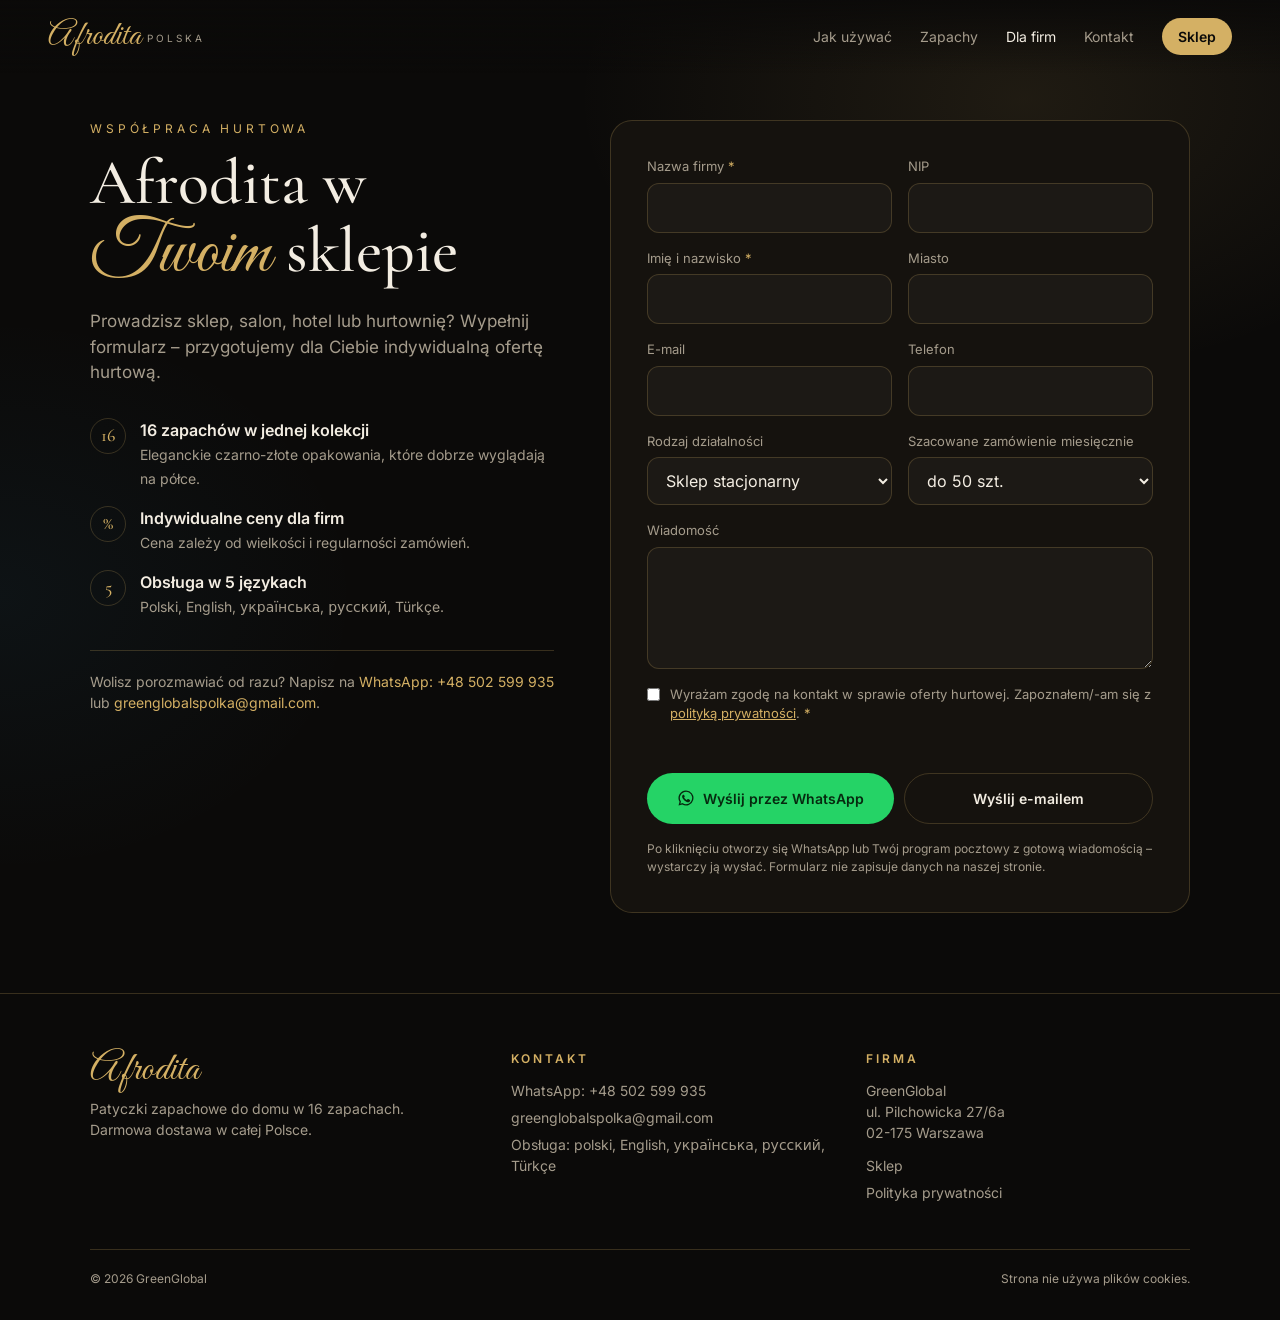
==== hurt.html @ 24e64979 "Retail shop (25 zł, free delivery), WhatsApp/e-mail ordering, wholesale form page, privacy policy, f" ====
<!doctype html>
<html lang="pl">
<head>
<meta charset="utf-8">
<meta name="viewport" content="width=device-width, initial-scale=1">
<title>Współpraca hurtowa – Afrodita Polska</title>
<meta name="description" content="Patyczki zapachowe Afrodita dla sklepów, salonów, hoteli i hurtowni. Wypełnij formularz – przygotujemy indywidualną ofertę hurtową.">
<link rel="stylesheet" href="assets/site.css">
<style>
  main{padding:120px clamp(16px,4vw,48px) 80px;position:relative}
  main::before{content:"";position:absolute;inset:0;z-index:-1;
    background:radial-gradient(50% 40% at 80% 10%, rgba(212,176,100,.10), transparent 70%),
               radial-gradient(40% 40% at 0% 60%, rgba(58,160,216,.06), transparent 70%), var(--bg)}
  .layout{display:grid;grid-template-columns:1fr 1.25fr;gap:56px;align-items:start}
  .layout > *,.row > *{min-width:0}
  .field input,.field select,.field textarea{width:100%}
  h1{font-family:"Cormorant Garamond",serif;font-weight:500;font-size:clamp(40px,5vw,64px);line-height:1.04;margin:12px 0 16px}
  h1 em{font-family:"Great Vibes",cursive;font-style:normal;color:var(--gold);font-weight:400;font-size:1.15em}
  .lead{color:var(--muted);font-size:17px;max-width:460px}
  .perks{list-style:none;margin:32px 0;display:grid;gap:16px}
  .perks li{display:flex;gap:14px;align-items:flex-start}
  .perks i{flex:none;width:36px;height:36px;border-radius:50%;border:1px solid var(--line);display:grid;place-items:center;color:var(--gold);font-style:normal;font-family:"Cormorant Garamond",serif;font-size:18px}
  .perks b{display:block;font-weight:600}
  .perks span{font-size:14px;color:var(--muted)}
  .direct{border-top:1px solid var(--line);padding-top:20px;font-size:14px;color:var(--muted)}
  .direct a{color:var(--gold)}

  form{background:var(--bg2);border:1px solid var(--line);border-radius:22px;padding:clamp(20px,3vw,36px);display:grid;gap:16px}
  .row{display:grid;grid-template-columns:1fr 1fr;gap:16px}
  .req{color:var(--gold)}
  .actions{display:flex;gap:10px;flex-wrap:wrap;margin-top:4px}
  .actions .btn{flex:1;min-width:200px}
  .hint{font-size:12px;color:var(--muted)}
  .error{font-size:13px;color:#ff8a7a;min-height:1em}
  .field input:invalid:not(:placeholder-shown){border-color:#a5483d}

  @media (max-width:900px){.layout{grid-template-columns:1fr;gap:36px}.row{grid-template-columns:1fr}}
</style>
</head>
<body>

<header>
  <a href="index.html" class="logo">Afrodita<small>POLSKA</small></a>
  <nav>
    <a href="index.html#story">Jak używać</a>
    <a href="index.html#sklep">Zapachy</a>
    <a href="hurt.html" style="color:var(--ink)">Dla firm</a>
    <a href="#kontakt">Kontakt</a>
    <a href="index.html#sklep" class="nav-cta">Sklep</a>
  </nav>
</header>

<main>
  <div class="wrap layout">
    <div>
      <div class="eyebrow">Współpraca hurtowa</div>
      <h1>Afrodita w <em>Twoim</em> sklepie</h1>
      <p class="lead">Prowadzisz sklep, salon, hotel lub hurtownię? Wypełnij formularz – przygotujemy dla Ciebie indywidualną ofertę hurtową.</p>
      <ul class="perks">
        <li><i>16</i><div><b>16 zapachów w jednej kolekcji</b><span>Eleganckie czarno-złote opakowania, które dobrze wyglądają na półce.</span></div></li>
        <li><i>%</i><div><b>Indywidualne ceny dla firm</b><span>Cena zależy od wielkości i regularności zamówień.</span></div></li>
        <li><i>5</i><div><b>Obsługa w 5 językach</b><span>Polski, English, українська, русский, Türkçe.</span></div></li>
      </ul>
      <div class="direct">Wolisz porozmawiać od razu? Napisz na <a href="https://wa.me/48502599935" target="_blank" rel="noopener">WhatsApp: +48 502 599 935</a> lub <a href="mailto:greenglobalspolka@gmail.com">greenglobalspolka@gmail.com</a>.</div>
    </div>

    <form id="form" novalidate>
      <div class="row">
        <div class="field"><label for="company">Nazwa firmy <span class="req">*</span></label><input id="company" name="company" required placeholder=" " autocomplete="organization"></div>
        <div class="field"><label for="nip">NIP</label><input id="nip" name="nip" inputmode="numeric" placeholder=" " pattern="[0-9 -]{10,13}"></div>
      </div>
      <div class="row">
        <div class="field"><label for="person">Imię i nazwisko <span class="req">*</span></label><input id="person" name="person" required placeholder=" " autocomplete="name"></div>
        <div class="field"><label for="city">Miasto</label><input id="city" name="city" placeholder=" " autocomplete="address-level2"></div>
      </div>
      <div class="row">
        <div class="field"><label for="email">E-mail</label><input id="email" name="email" type="email" placeholder=" " autocomplete="email"></div>
        <div class="field"><label for="phone">Telefon</label><input id="phone" name="phone" type="tel" placeholder=" " autocomplete="tel"></div>
      </div>
      <div class="row">
        <div class="field"><label for="type">Rodzaj działalności</label>
          <select id="type" name="type">
            <option>Sklep stacjonarny</option><option>Sklep internetowy</option><option>Hurtownia / dystrybutor</option>
            <option>Salon kosmetyczny / SPA</option><option>Hotel / apartamenty</option><option>Inne</option>
          </select></div>
        <div class="field"><label for="volume">Szacowane zamówienie miesięcznie</label>
          <select id="volume" name="volume">
            <option>do 50 szt.</option><option>50–200 szt.</option><option>200–500 szt.</option><option>powyżej 500 szt.</option><option>Jeszcze nie wiem</option>
          </select></div>
      </div>
      <div class="field"><label for="msg">Wiadomość</label><textarea id="msg" name="msg" rows="4" placeholder=" "></textarea></div>
      <label class="check"><input type="checkbox" id="consent" required>
        <span>Wyrażam zgodę na kontakt w sprawie oferty hurtowej. Zapoznałem/-am się z <a href="polityka-prywatnosci.html">polityką prywatności</a>. <span class="req">*</span></span></label>
      <div class="error" id="error" role="alert"></div>
      <div class="actions">
        <button type="submit" class="btn btn-wa" data-via="wa">
          <svg viewBox="0 0 24 24" fill="currentColor" aria-hidden="true"><path d="M12 2a10 10 0 0 0-8.6 15.1L2 22l5-1.3A10 10 0 1 0 12 2Zm0 18.2a8.2 8.2 0 0 1-4.2-1.2l-.3-.2-3 .8.8-2.9-.2-.3A8.2 8.2 0 1 1 12 20.2Zm4.5-6.1c-.2-.1-1.5-.7-1.7-.8-.2-.1-.4-.1-.6.1l-.8 1c-.1.2-.3.2-.5.1a6.7 6.7 0 0 1-3.3-2.9c-.2-.4.2-.4.7-1.3.1-.2 0-.3 0-.4l-.8-1.8c-.2-.5-.4-.4-.6-.4h-.5a1 1 0 0 0-.7.3 3 3 0 0 0-.9 2.2 5.2 5.2 0 0 0 1.1 2.7 11.8 11.8 0 0 0 4.5 4c1.7.7 2.3.8 3.2.6.5-.1 1.5-.6 1.7-1.2.2-.6.2-1.1.2-1.2-.1-.1-.3-.2-.5-.3Z"/></svg>
          Wyślij przez WhatsApp</button>
        <button type="submit" class="btn btn-ghost" data-via="mail">Wyślij e-mailem</button>
      </div>
      <p class="hint">Po kliknięciu otworzy się WhatsApp lub Twój program pocztowy z gotową wiadomością – wystarczy ją wysłać. Formularz nie zapisuje danych na naszej stronie.</p>
    </form>
  </div>
</main>

<footer id="kontakt">
  <div class="wrap foot">
    <div>
      <a href="index.html" class="logo">Afrodita</a>
      <p>Patyczki zapachowe do domu w 16 zapachach.<br>Darmowa dostawa w całej Polsce.</p>
    </div>
    <div>
      <h3>Kontakt</h3>
      <ul>
        <li><a href="https://wa.me/48502599935" target="_blank" rel="noopener">WhatsApp: +48 502 599 935</a></li>
        <li><a href="mailto:greenglobalspolka@gmail.com">greenglobalspolka@gmail.com</a></li>
        <li>Obsługa: polski, English, українська, русский, Türkçe</li>
      </ul>
    </div>
    <div>
      <h3>Firma</h3>
      <p>GreenGlobal<br>ul. Pilchowicka 27/6a<br>02-175 Warszawa</p>
      <ul style="margin-top:12px">
        <li><a href="index.html#sklep">Sklep</a></li>
        <li><a href="polityka-prywatnosci.html">Polityka prywatności</a></li>
      </ul>
    </div>
  </div>
  <div class="wrap legal"><span>© 2026 GreenGlobal</span><span>Strona nie używa plików cookies.</span></div>
</footer>

<script>
const form = document.getElementById('form'), err = document.getElementById('error');
form.addEventListener('submit', e => {
  e.preventDefault();
  const v = id => document.getElementById(id).value.trim();
  const problems = [];
  if (!v('company')) problems.push('nazwę firmy');
  if (!v('person')) problems.push('imię i nazwisko');
  if (!v('email') && !v('phone')) problems.push('e-mail lub telefon');
  if (v('email') && !document.getElementById('email').checkValidity()) problems.push('poprawny adres e-mail');
  if (!document.getElementById('consent').checked) problems.push('zgodę na kontakt');
  if (problems.length){ err.textContent = 'Uzupełnij: ' + problems.join(', ') + '.'; return; }
  err.textContent = '';
  const lines = [
    'Dzień dobry! Chcę nawiązać współpracę hurtową – Afrodita.
',
    `Firma: ${v('company')}`,
    v('nip') && `NIP: ${v('nip')}`,
    `Osoba kontaktowa: ${v('person')}`,
    v('city') && `Miasto: ${v('city')}`,
    v('email') && `E-mail: ${v('email')}`,
    v('phone') && `Telefon: ${v('phone')}`,
    `Rodzaj działalności: ${v('type')}`,
    `Szacowane zamówienie: ${v('volume')} / mies.`,
    v('msg') && `\nWiadomość:\n${v('msg')}`,
  ].filter(Boolean).join('\n');
  const via = e.submitter ? e.submitter.dataset.via : 'wa';
  const url = via === 'mail'
    ? `mailto:greenglobalspolka@gmail.com?subject=${encodeURIComponent('Współpraca hurtowa – ' + v('company'))}&body=${encodeURIComponent(lines)}`
    : `https://wa.me/48502599935?text=${encodeURIComponent(lines)}`;
  if (via === 'mail') location.href = url; else window.open(url, '_blank', 'noopener');
});
</script>
</body>
</html>
---- assets/site.css ----
/* ---------- self-hosted fonts (no third-party requests) ---------- */
@font-face{font-family:Inter;font-weight:400;font-display:swap;src:url(fonts/inter-latin-400-normal.woff2) format("woff2");unicode-range:U+0000-00FF,U+0131,U+0152-0153,U+02BB-02BC,U+02C6,U+02DA,U+02DC,U+0304,U+0308,U+0329,U+2000-206F,U+20AC,U+2122,U+2191,U+2193,U+2212,U+2215,U+FEFF,U+FFFD}
@font-face{font-family:Inter;font-weight:400;font-display:swap;src:url(fonts/inter-latin-ext-400-normal.woff2) format("woff2");unicode-range:U+0100-02BA,U+02BD-02C5,U+02C7-02CC,U+02CE-02D7,U+02DD-02FF,U+0304,U+0308,U+0329,U+1D00-1DBF,U+1E00-1E9F,U+1EF2-1EFF,U+2020,U+20A0-20AB,U+20AD-20C0,U+2113,U+2C60-2C7F,U+A720-A7FF}
@font-face{font-family:Inter;font-weight:500;font-display:swap;src:url(fonts/inter-latin-500-normal.woff2) format("woff2");unicode-range:U+0000-00FF,U+0131,U+0152-0153,U+02BB-02BC,U+02C6,U+02DA,U+02DC,U+0304,U+0308,U+0329,U+2000-206F,U+20AC,U+2122,U+2191,U+2193,U+2212,U+2215,U+FEFF,U+FFFD}
@font-face{font-family:Inter;font-weight:500;font-display:swap;src:url(fonts/inter-latin-ext-500-normal.woff2) format("woff2");unicode-range:U+0100-02BA,U+02BD-02C5,U+02C7-02CC,U+02CE-02D7,U+02DD-02FF,U+0304,U+0308,U+0329,U+1D00-1DBF,U+1E00-1E9F,U+1EF2-1EFF,U+2020,U+20A0-20AB,U+20AD-20C0,U+2113,U+2C60-2C7F,U+A720-A7FF}
@font-face{font-family:Inter;font-weight:600;font-display:swap;src:url(fonts/inter-latin-600-normal.woff2) format("woff2");unicode-range:U+0000-00FF,U+0131,U+0152-0153,U+02BB-02BC,U+02C6,U+02DA,U+02DC,U+0304,U+0308,U+0329,U+2000-206F,U+20AC,U+2122,U+2191,U+2193,U+2212,U+2215,U+FEFF,U+FFFD}
@font-face{font-family:Inter;font-weight:600;font-display:swap;src:url(fonts/inter-latin-ext-600-normal.woff2) format("woff2");unicode-range:U+0100-02BA,U+02BD-02C5,U+02C7-02CC,U+02CE-02D7,U+02DD-02FF,U+0304,U+0308,U+0329,U+1D00-1DBF,U+1E00-1E9F,U+1EF2-1EFF,U+2020,U+20A0-20AB,U+20AD-20C0,U+2113,U+2C60-2C7F,U+A720-A7FF}
@font-face{font-family:"Cormorant Garamond";font-weight:500;font-display:swap;src:url(fonts/cormorant-garamond-latin-500-normal.woff2) format("woff2");unicode-range:U+0000-00FF,U+0131,U+0152-0153,U+02BB-02BC,U+02C6,U+02DA,U+02DC,U+0304,U+0308,U+0329,U+2000-206F,U+20AC,U+2122,U+2191,U+2193,U+2212,U+2215,U+FEFF,U+FFFD}
@font-face{font-family:"Cormorant Garamond";font-weight:500;font-display:swap;src:url(fonts/cormorant-garamond-latin-ext-500-normal.woff2) format("woff2");unicode-range:U+0100-02BA,U+02BD-02C5,U+02C7-02CC,U+02CE-02D7,U+02DD-02FF,U+0304,U+0308,U+0329,U+1D00-1DBF,U+1E00-1E9F,U+1EF2-1EFF,U+2020,U+20A0-20AB,U+20AD-20C0,U+2113,U+2C60-2C7F,U+A720-A7FF}
@font-face{font-family:"Cormorant Garamond";font-weight:600;font-display:swap;src:url(fonts/cormorant-garamond-latin-600-normal.woff2) format("woff2");unicode-range:U+0000-00FF,U+0131,U+0152-0153,U+02BB-02BC,U+02C6,U+02DA,U+02DC,U+0304,U+0308,U+0329,U+2000-206F,U+20AC,U+2122,U+2191,U+2193,U+2212,U+2215,U+FEFF,U+FFFD}
@font-face{font-family:"Cormorant Garamond";font-weight:600;font-display:swap;src:url(fonts/cormorant-garamond-latin-ext-600-normal.woff2) format("woff2");unicode-range:U+0100-02BA,U+02BD-02C5,U+02C7-02CC,U+02CE-02D7,U+02DD-02FF,U+0304,U+0308,U+0329,U+1D00-1DBF,U+1E00-1E9F,U+1EF2-1EFF,U+2020,U+20A0-20AB,U+20AD-20C0,U+2113,U+2C60-2C7F,U+A720-A7FF}
@font-face{font-family:"Great Vibes";font-weight:400;font-display:swap;src:url(fonts/great-vibes-latin-400-normal.woff2) format("woff2");unicode-range:U+0000-00FF,U+0131,U+0152-0153,U+02BB-02BC,U+02C6,U+02DA,U+02DC,U+0304,U+0308,U+0329,U+2000-206F,U+20AC,U+2122,U+2191,U+2193,U+2212,U+2215,U+FEFF,U+FFFD}
@font-face{font-family:"Great Vibes";font-weight:400;font-display:swap;src:url(fonts/great-vibes-latin-ext-400-normal.woff2) format("woff2");unicode-range:U+0100-02BA,U+02BD-02C5,U+02C7-02CC,U+02CE-02D7,U+02DD-02FF,U+0304,U+0308,U+0329,U+1D00-1DBF,U+1E00-1E9F,U+1EF2-1EFF,U+2020,U+20A0-20AB,U+20AD-20C0,U+2113,U+2C60-2C7F,U+A720-A7FF}

/* ---------- tokens + base ---------- */
:root{
  --bg:#0b0a09; --bg2:#15120e; --ink:#f3ede2; --muted:#a59c8c;
  --gold:#d4b064; --gold-2:#a8823a; --line:rgba(212,176,100,.22);
  --accent:#3aa0d8; --wa:#25d366;
}
*{box-sizing:border-box;margin:0;padding:0}
html{scroll-behavior:smooth}
body{background:var(--bg);color:var(--ink);font-family:Inter,system-ui,sans-serif;line-height:1.5;overflow-x:hidden}
a{color:inherit;text-decoration:none}
button,input,select,textarea{font:inherit;color:inherit}
button{background:none;border:0;cursor:pointer}
:focus-visible{outline:2px solid var(--gold);outline-offset:2px}
.wrap{max-width:1100px;margin:0 auto}

/* ---------- header ---------- */
header{position:fixed;inset:0 0 auto 0;z-index:20;display:flex;align-items:center;justify-content:space-between;
  padding:18px clamp(16px,4vw,48px);background:linear-gradient(rgba(11,10,9,.92),transparent)}
.logo{font-family:"Great Vibes",cursive;font-size:34px;color:var(--gold);line-height:1}
.logo small{font-family:Inter,sans-serif;font-size:10px;letter-spacing:.3em;color:var(--muted);margin-left:6px;vertical-align:middle}
nav{display:flex;gap:28px;font-size:14px;color:var(--muted);align-items:center}
nav a:hover{color:var(--ink)}
nav .nav-cta{color:var(--bg);background:var(--gold);padding:8px 16px;border-radius:999px;font-weight:600}
nav .nav-cta:hover{color:var(--bg)}
@media (max-width:720px){nav a:not(.nav-cta){display:none}}

/* ---------- buttons ---------- */
.btn{display:inline-flex;align-items:center;justify-content:center;gap:8px;padding:14px 26px;border-radius:999px;font-weight:600;font-size:14px;
  transition:transform .2s ease, border-color .2s ease, opacity .2s ease}
.btn:active{transform:scale(.97)}
.btn[disabled]{opacity:.4;pointer-events:none}
.btn-gold{background:linear-gradient(135deg,var(--gold),var(--gold-2));color:#1a1408}
.btn-ghost{border:1px solid var(--line)}
.btn-ghost:hover{border-color:var(--gold)}
.btn-wa{background:var(--wa);color:#06290f}
.btn svg{width:18px;height:18px;flex:none}

/* ---------- section headings ---------- */
.sec-title{font-family:"Cormorant Garamond",serif;font-weight:500;font-size:clamp(30px,4vw,46px);line-height:1.1}
.sec-sub{color:var(--muted);font-size:15px;margin-top:6px}
.eyebrow{font-size:12px;letter-spacing:.32em;text-transform:uppercase;color:var(--gold)}

/* ---------- forms ---------- */
.field{display:flex;flex-direction:column;gap:6px}
.field label{font-size:13px;color:var(--muted)}
.field input,.field select,.field textarea{background:rgba(255,255,255,.03);border:1px solid var(--line);border-radius:12px;padding:12px 14px;
  transition:border-color .2s ease}
.field input:focus,.field select:focus,.field textarea:focus{outline:none;border-color:var(--gold)}
.field select option{background:var(--bg2)}
.check{display:flex;gap:10px;align-items:flex-start;font-size:13px;color:var(--muted)}
.check input{margin-top:3px;accent-color:var(--gold)}
.check a{color:var(--gold);text-decoration:underline}

/* ---------- footer ---------- */
footer{border-top:1px solid var(--line);padding:56px clamp(16px,4vw,48px) 32px;background:var(--bg)}
.foot{display:grid;grid-template-columns:1.2fr 1fr 1fr;gap:32px}
.foot h3{font-size:12px;letter-spacing:.24em;text-transform:uppercase;color:var(--gold);margin-bottom:12px;font-weight:600}
.foot p,.foot li{color:var(--muted);font-size:14px;list-style:none;margin-bottom:6px}
.foot a:hover{color:var(--ink)}
.foot .logo{font-size:40px;display:inline-block;margin-bottom:8px}
.legal{margin-top:40px;padding-top:20px;border-top:1px solid var(--line);font-size:12px;color:var(--muted);display:flex;justify-content:space-between;gap:16px;flex-wrap:wrap}
.legal a{text-decoration:underline}
@media (max-width:760px){.foot{grid-template-columns:1fr}}

@media (prefers-reduced-motion:reduce){*{transition:none!important;animation:none!important}html{scroll-behavior:auto}}
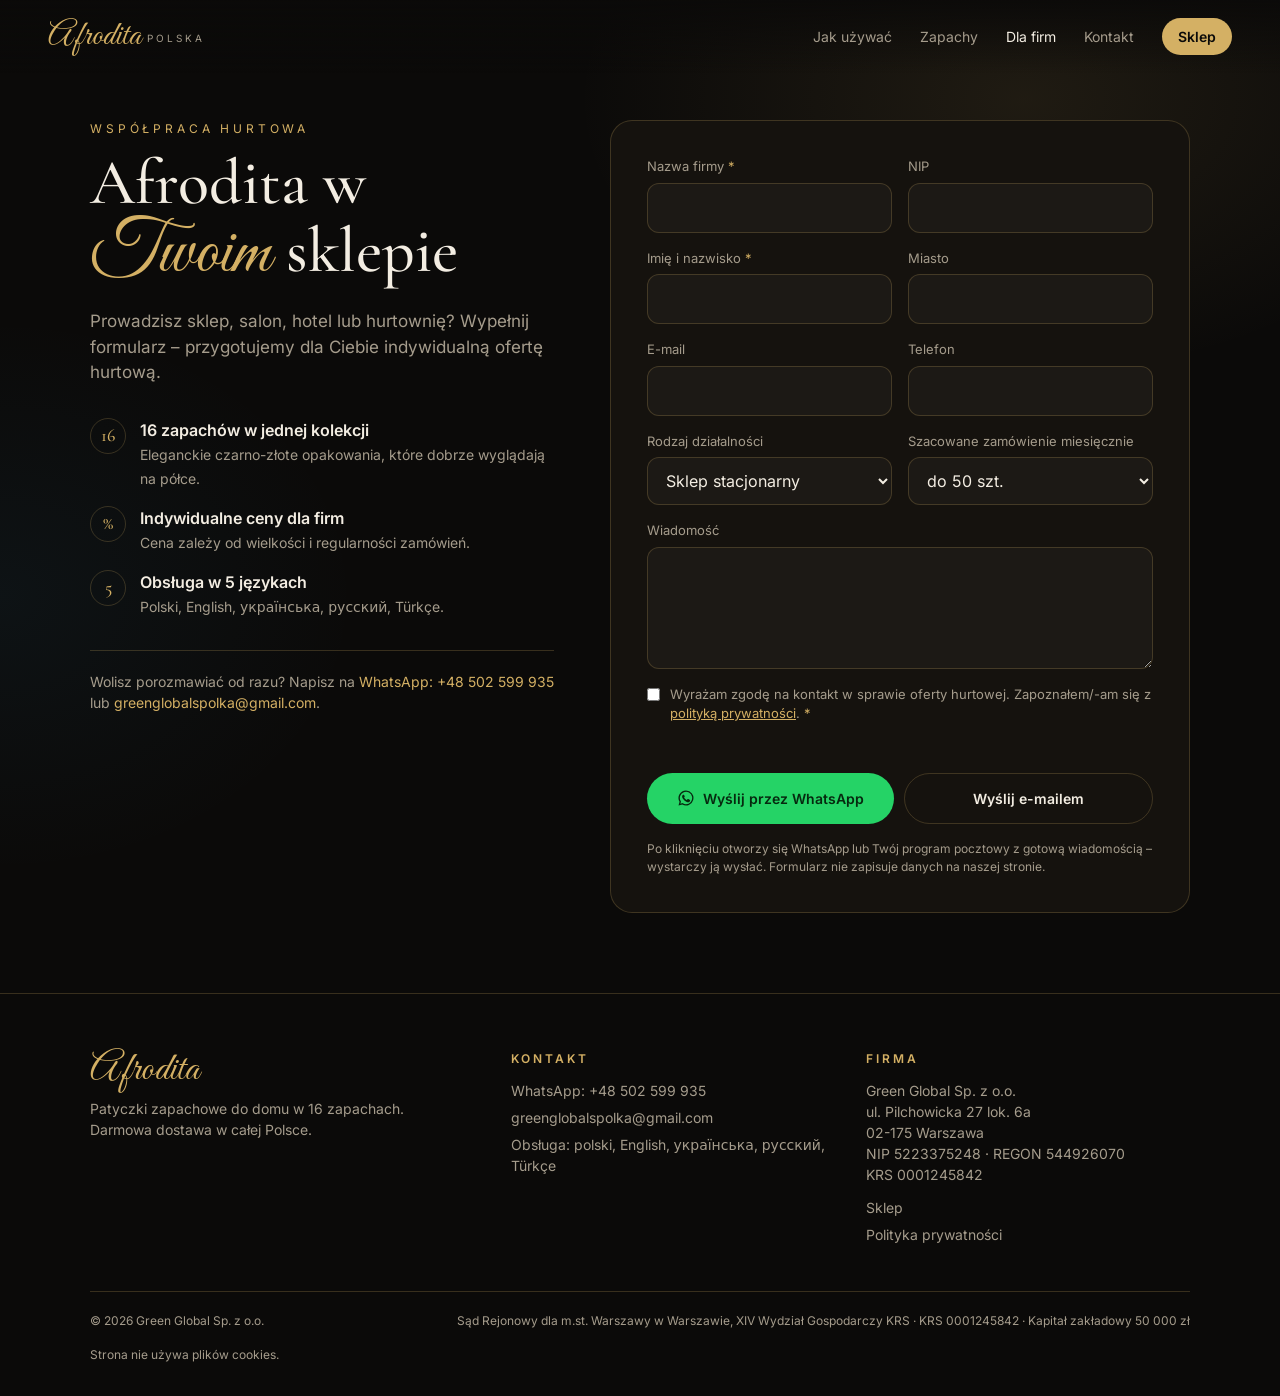
==== commit b916e8df: "Add legal company details (Green Global Sp. z o.o., NIP, REGON, KRS, court, share capital) Co-Author" ====
--- a/hurt.html
+++ b/hurt.html
@@ -119,14 +119,14 @@
     </div>
     <div>
       <h3>Firma</h3>
-      <p>GreenGlobal<br>ul. Pilchowicka 27/6a<br>02-175 Warszawa</p>
+      <p>Green Global Sp. z o.o.<br>ul. Pilchowicka 27 lok. 6a<br>02-175 Warszawa<br>NIP 5223375248 · REGON 544926070<br>KRS 0001245842</p>
       <ul style="margin-top:12px">
         <li><a href="index.html#sklep">Sklep</a></li>
         <li><a href="polityka-prywatnosci.html">Polityka prywatności</a></li>
       </ul>
     </div>
   </div>
-  <div class="wrap legal"><span>© 2026 GreenGlobal</span><span>Strona nie używa plików cookies.</span></div>
+  <div class="wrap legal"><span>© 2026 Green Global Sp. z o.o.</span><span>Sąd Rejonowy dla m.st. Warszawy w Warszawie, XIV Wydział Gospodarczy KRS · KRS 0001245842 · Kapitał zakładowy 50 000 zł</span><span>Strona nie używa plików cookies.</span></div>
 </footer>
 
 <script>
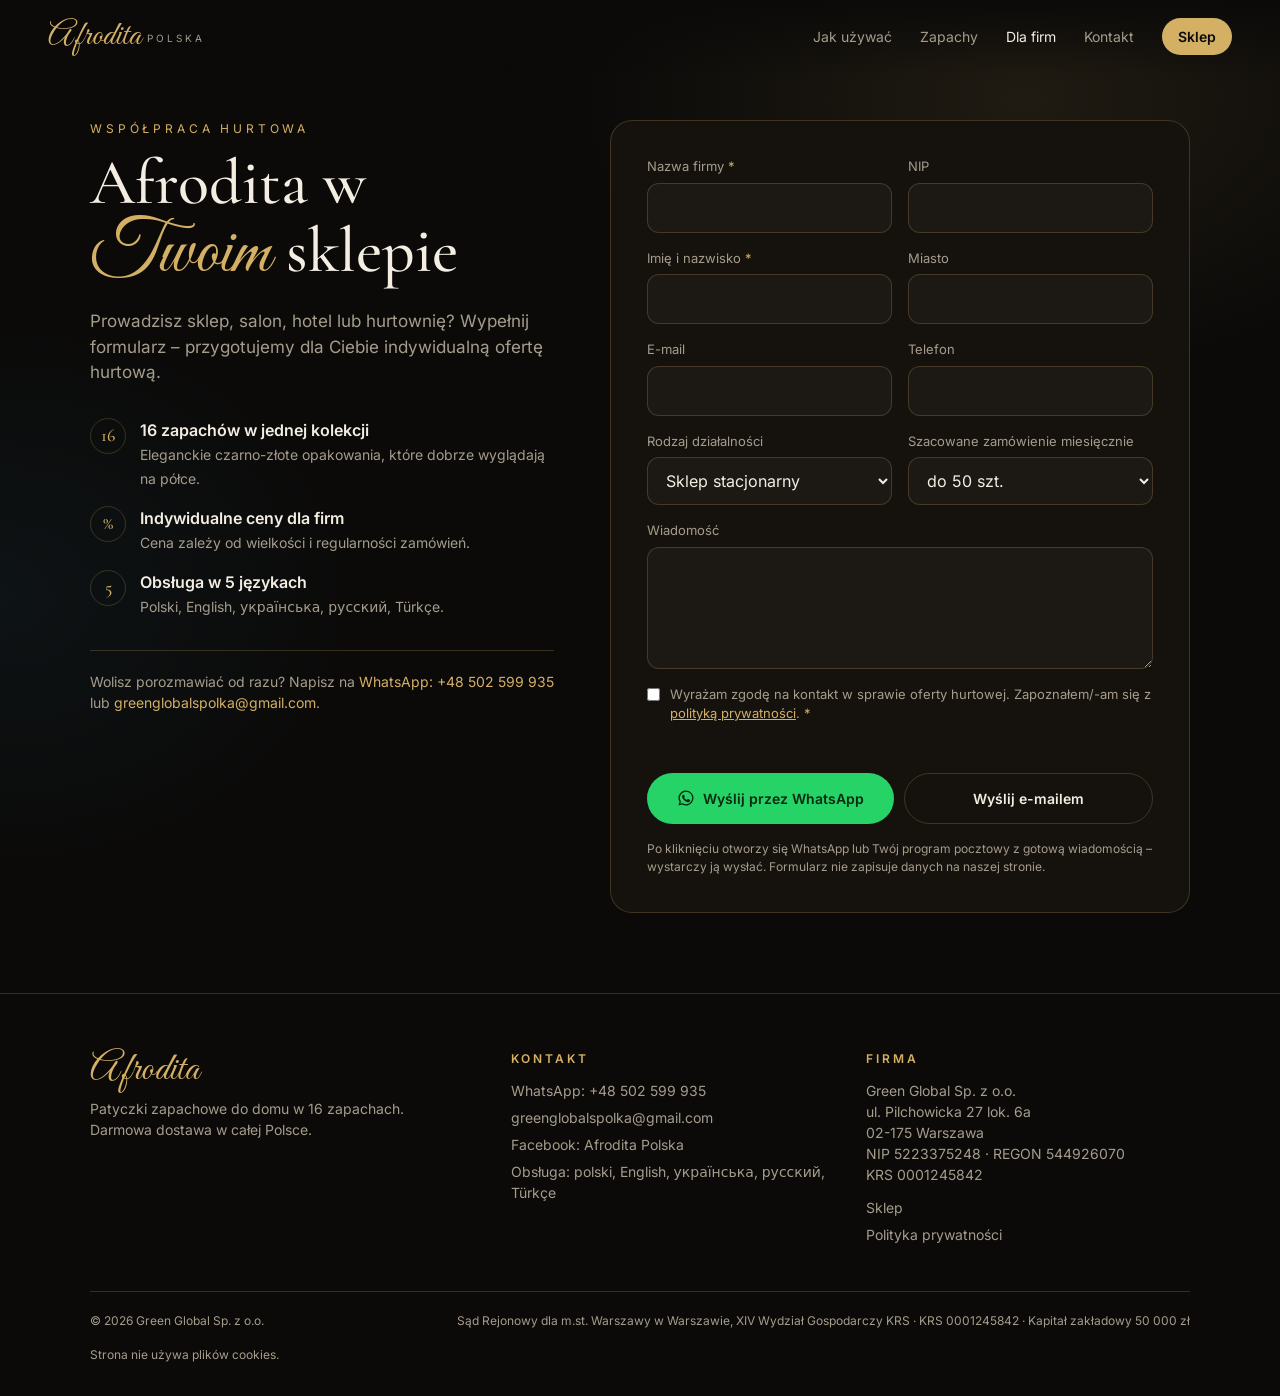
==== commit 9bcc1231: "Link Facebook page in footer Co-Authored-By: Claude Opus 5.5 <noreply@anthropic.com>" ====
--- a/hurt.html
+++ b/hurt.html
@@ -114,6 +114,7 @@
       <ul>
         <li><a href="https://wa.me/48502599935" target="_blank" rel="noopener">WhatsApp: +48 502 599 935</a></li>
         <li><a href="mailto:greenglobalspolka@gmail.com">greenglobalspolka@gmail.com</a></li>
+        <li><a href="https://www.facebook.com/profile.php?id=61595087112464" target="_blank" rel="noopener">Facebook: Afrodita Polska</a></li>
         <li>Obsługa: polski, English, українська, русский, Türkçe</li>
       </ul>
     </div>
